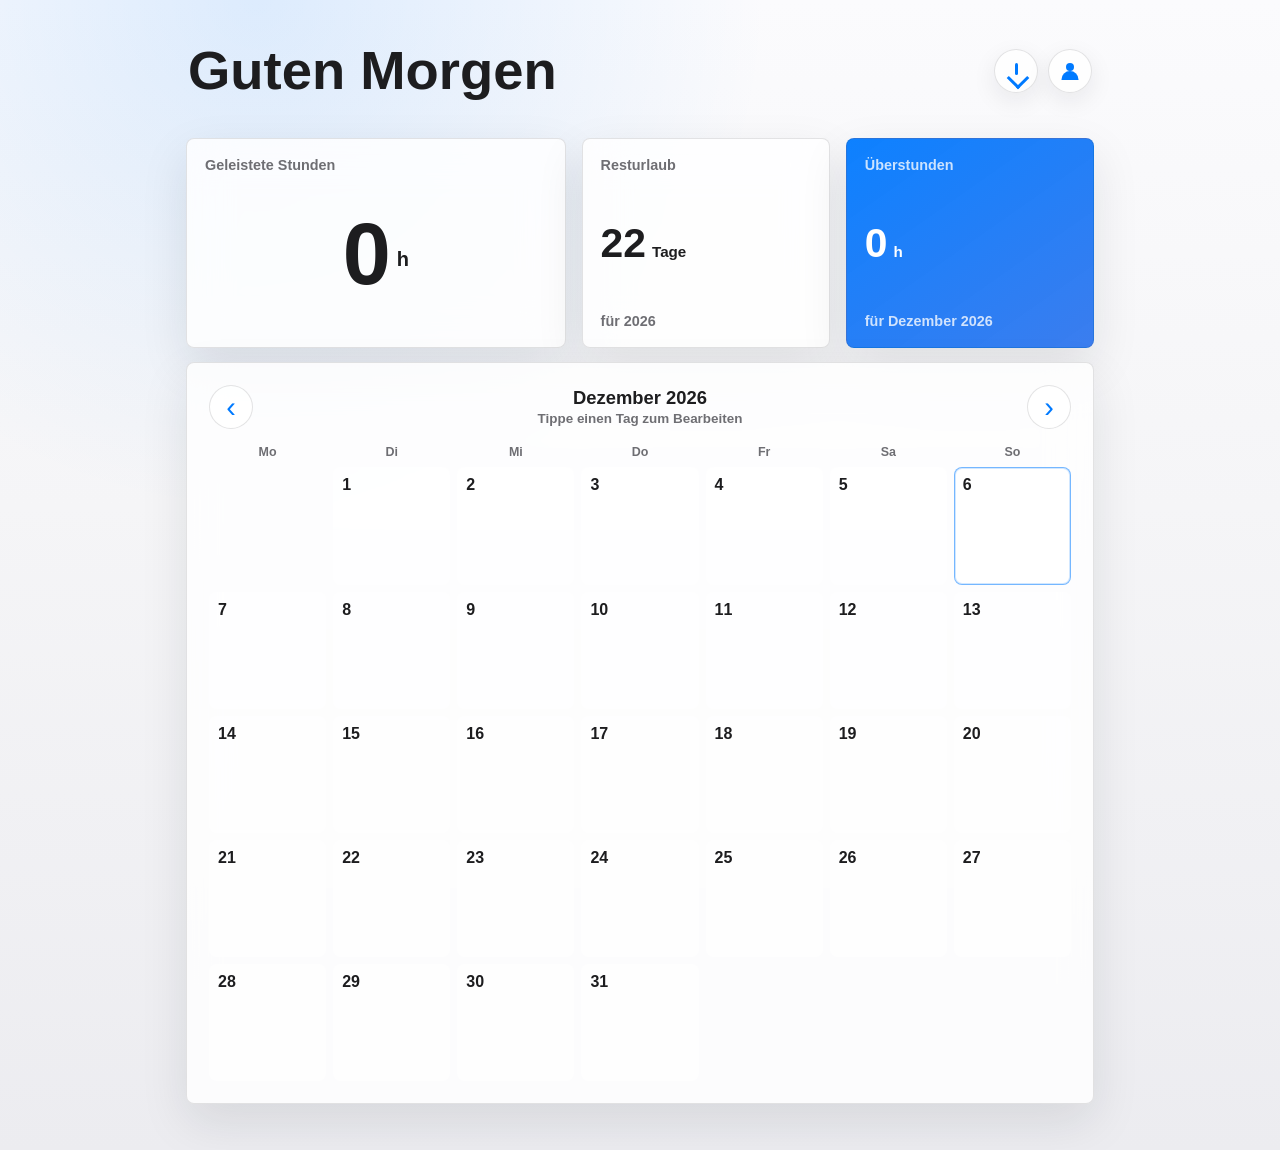
==== index.html @ c247a0f1 "Add files via upload" ====
<!doctype html>
<html lang="de">
  <head>
    <meta charset="utf-8" />
    <meta name="viewport" content="width=device-width, initial-scale=1" />
    <meta name="theme-color" content="#f5f5f7" />
    <title>Arbeitszeiten</title>
    <link rel="stylesheet" href="styles.css?v=24" />
  </head>
  <body>
    <main class="app-shell">
      <section class="topbar" aria-label="Kopfbereich">
        <div>
          <h1 id="greetingTitle">Arbeitszeiten</h1>
        </div>
        <div class="top-actions">
          <a class="icon-button" id="exportButton" href="#" download="arbeitszeiten.xls" aria-label="Arbeitszeiten exportieren">
            <span class="export-glyph" aria-hidden="true"></span>
          </a>
          <a class="icon-button profile-link" href="profile.html" aria-label="Profil öffnen">
            <span class="profile-glyph" aria-hidden="true"></span>
          </a>
        </div>
      </section>
      <p class="export-status" id="exportStatus" aria-live="polite"></p>

      <section class="summary-grid" aria-label="Monatsübersicht">
        <article class="metric-card metric-card-large">
          <div class="metric-card-top">
            <div class="metric-label">Geleistete Stunden</div>
          </div>
          <div class="metric-value worked-value"><span id="workedHours">0</span><span>h</span></div>
        </article>

        <article class="metric-card">
          <div class="metric-label">Resturlaub</div>
          <div class="metric-value compact"><span id="vacationLeft">0</span><span>Tage</span></div>
          <p class="metric-note" id="vacationNote">für 2026</p>
        </article>

        <article class="metric-card accent">
          <div class="metric-label">Überstunden</div>
          <div class="metric-value compact"><span id="overtimeHours">0</span><span>h</span></div>
          <p class="metric-note" id="overtimeNote">für Juni 2026</p>
        </article>
      </section>

      <section class="calendar-panel" aria-label="Arbeitszeiten Kalender">
        <div class="calendar-header">
          <button class="calendar-nav" type="button" id="previousMonthButton" aria-label="Vorheriger Monat">‹</button>
          <div>
            <h2 id="calendarTitle">Kalender</h2>
            <span id="calendarSubtitle">Monatsübersicht</span>
          </div>
          <button class="calendar-nav" type="button" id="nextMonthButton" aria-label="Nächster Monat">›</button>
        </div>
        <div class="weekday-grid" aria-hidden="true">
          <span>Mo</span>
          <span>Di</span>
          <span>Mi</span>
          <span>Do</span>
          <span>Fr</span>
          <span>Sa</span>
          <span>So</span>
        </div>
        <div class="calendar-grid" id="calendarGrid"></div>
      </section>

      <div class="modal-overlay hidden" id="entryModal" role="dialog" aria-modal="true" aria-labelledby="entryModalTitle">
        <section class="entry-modal">
          <div class="modal-header">
            <div>
              <span id="entryModalDate">Datum</span>
              <h2 id="entryModalTitle">Tag bearbeiten</h2>
            </div>
            <button class="modal-close" type="button" id="closeEntryModal" aria-label="Fenster schließen">×</button>
          </div>
          <form class="entry-form" id="calendarEntryForm">
            <label>
              <span>Start</span>
              <input id="entryStartTime" type="time" value="08:00" />
            </label>
            <label>
              <span>Ende</span>
              <input id="entryEndTime" type="time" value="17:00" />
            </label>
            <label>
              <span>Pause</span>
              <input id="entryBreakMinutes" type="number" min="0" max="240" step="5" value="30" inputmode="numeric" />
            </label>
            <label>
              <span>Überstunden</span>
              <input id="entryOvertime" type="number" min="-24" max="24" step="0.25" value="0" inputmode="decimal" />
            </label>
            <label class="switch-row">
              <span>Urlaubstag</span>
              <input id="entryVacation" type="checkbox" />
            </label>
            <button class="primary-button" type="submit">Speichern</button>
            <button class="delete-button" type="button" id="deleteEntryButton">Eintrag löschen</button>
          </form>
        </section>
      </div>

    </main>

    <script src="app.js?v=24"></script>
  </body>
</html>
---- styles.css ----
:root {
  color-scheme: light;
  --bg: #f5f5f7;
  --surface: rgba(255, 255, 255, 0.82);
  --surface-solid: #ffffff;
  --text: #1d1d1f;
  --muted: #6e6e73;
  --line: rgba(60, 60, 67, 0.14);
  --blue: #007aff;
  --green: #30d158;
  --orange: #ff9f0a;
  --shadow: 0 18px 48px rgba(20, 28, 42, 0.1);
}

* {
  box-sizing: border-box;
}

body {
  margin: 0;
  min-height: 100vh;
  background:
    radial-gradient(circle at 20% 0%, rgba(0, 122, 255, 0.12), transparent 32rem),
    linear-gradient(180deg, #fbfbfd 0%, var(--bg) 44%, #ececf0 100%);
  color: var(--text);
  font-family: -apple-system, BlinkMacSystemFont, "SF Pro Display", "Segoe UI", sans-serif;
}

button,
input {
  font: inherit;
}

.app-shell {
  width: min(100%, 960px);
  min-height: 100vh;
  margin: 0 auto;
  padding: 22px 16px 34px;
}

.topbar {
  display: flex;
  align-items: center;
  justify-content: space-between;
  gap: 18px;
  padding: 8px 2px 20px;
}

.top-actions {
  display: flex;
  align-items: center;
  gap: 10px;
}

.export-status {
  min-height: 18px;
  margin: -10px 2px 12px;
  color: var(--muted);
  font-size: 0.82rem;
  font-weight: 650;
  text-align: right;
}

.eyebrow {
  margin: 0 0 4px;
  color: var(--muted);
  font-size: 0.94rem;
  font-weight: 600;
}

h1,
h2,
p {
  margin: 0;
}

h1 {
  font-size: clamp(2rem, 7vw, 3.4rem);
  line-height: 1;
  letter-spacing: 0;
}

h2 {
  font-size: 1.15rem;
  letter-spacing: 0;
}

.icon-button {
  width: 44px;
  height: 44px;
  border: 1px solid var(--line);
  border-radius: 50%;
  background: rgba(255, 255, 255, 0.72);
  color: var(--blue);
  box-shadow: 0 8px 24px rgba(20, 28, 42, 0.08);
  display: grid;
  place-items: center;
  flex: 0 0 auto;
  text-decoration: none;
  cursor: pointer;
}

.export-glyph {
  position: relative;
  width: 19px;
  height: 19px;
  display: block;
}

.export-glyph::before {
  content: "";
  position: absolute;
  left: 8px;
  top: 1px;
  width: 3px;
  height: 12px;
  border-radius: 999px;
  background: currentColor;
}

.export-glyph::after {
  content: "";
  position: absolute;
  left: 3px;
  top: 8px;
  width: 13px;
  height: 13px;
  border-right: 3px solid currentColor;
  border-bottom: 3px solid currentColor;
  transform: rotate(45deg);
}

.profile-glyph {
  position: relative;
  width: 19px;
  height: 19px;
  display: block;
}

.profile-glyph::before,
.profile-glyph::after {
  content: "";
  position: absolute;
  left: 50%;
  transform: translateX(-50%);
  background: currentColor;
}

.profile-glyph::before {
  top: 1px;
  width: 8px;
  height: 8px;
  border-radius: 50%;
}

.profile-glyph::after {
  bottom: 1px;
  width: 17px;
  height: 9px;
  border-radius: 999px 999px 5px 5px;
}

.back-link {
  font-size: 2.05rem;
  line-height: 1;
}

.summary-grid {
  display: grid;
  grid-template-columns: repeat(2, minmax(0, 1fr));
  gap: 12px;
}

.metric-card,
.panel {
  border: 1px solid var(--line);
  border-radius: 8px;
  background: var(--surface);
  box-shadow: var(--shadow);
  backdrop-filter: blur(22px);
  -webkit-backdrop-filter: blur(22px);
}

.metric-card {
  min-height: 142px;
  padding: 18px;
  display: flex;
  flex-direction: column;
  justify-content: space-between;
}

.metric-card-top {
  display: flex;
  align-items: flex-start;
  justify-content: space-between;
  gap: 12px;
}

.metric-card-large {
  grid-column: 1 / -1;
  min-height: 196px;
}

.metric-card.accent {
  background: linear-gradient(145deg, rgba(0, 122, 255, 0.95), rgba(42, 114, 237, 0.92));
  color: #ffffff;
}

.metric-card.accent .metric-label,
.metric-card.accent .metric-note {
  color: rgba(255, 255, 255, 0.78);
}

.metric-label,
.metric-note {
  color: var(--muted);
  font-size: 0.9rem;
  font-weight: 600;
}

.metric-value {
  display: flex;
  align-items: baseline;
  gap: 6px;
  font-size: 4.3rem;
  font-weight: 750;
  line-height: 0.95;
  letter-spacing: 0;
}

.worked-value {
  flex: 1;
  align-items: center;
  justify-content: center;
  padding-top: 6px;
  font-size: 5.4rem;
}

.worked-value span:last-child {
  transform: translateY(0.25em);
}

.metric-value span:last-child {
  font-size: 1.25rem;
  font-weight: 700;
}

.metric-value.compact {
  font-size: 2.55rem;
}

.metric-value.compact span:last-child {
  font-size: 0.95rem;
}

.panel {
  margin-top: 14px;
  padding: 18px;
}

.calendar-panel {
  margin-top: 14px;
  border: 1px solid var(--line);
  border-radius: 8px;
  background: var(--surface);
  box-shadow: var(--shadow);
  padding: 18px;
  backdrop-filter: blur(22px);
  -webkit-backdrop-filter: blur(22px);
}

.calendar-header {
  display: grid;
  grid-template-columns: 44px 1fr 44px;
  align-items: center;
  gap: 10px;
  margin-bottom: 16px;
  text-align: center;
}

.calendar-header span {
  color: var(--muted);
  font-size: 0.84rem;
  font-weight: 650;
}

.calendar-nav,
.modal-close {
  width: 44px;
  height: 44px;
  border: 1px solid var(--line);
  border-radius: 50%;
  background: rgba(255, 255, 255, 0.72);
  color: var(--blue);
  font-size: 1.8rem;
  line-height: 1;
}

.weekday-grid,
.calendar-grid {
  display: grid;
  grid-template-columns: repeat(7, minmax(0, 1fr));
  gap: 7px;
}

.weekday-grid {
  margin-bottom: 8px;
}

.weekday-grid span {
  color: var(--muted);
  font-size: 0.78rem;
  font-weight: 750;
  text-align: center;
}

.calendar-day {
  aspect-ratio: 1;
  min-height: 68px;
  border: 1px solid transparent;
  border-radius: 8px;
  background: rgba(255, 255, 255, 0.56);
  color: var(--text);
  padding: 8px;
  display: flex;
  flex-direction: column;
  align-items: flex-start;
  justify-content: space-between;
  text-align: left;
}

.calendar-day span {
  font-size: 1rem;
  font-weight: 800;
}

.calendar-day small {
  min-height: 16px;
  color: var(--muted);
  font-size: 0.72rem;
  font-weight: 750;
}

.calendar-day.is-empty {
  visibility: hidden;
}

.calendar-day.is-today {
  border-color: rgba(0, 122, 255, 0.54);
  box-shadow: inset 0 0 0 1px rgba(0, 122, 255, 0.18);
}

.calendar-day.has-entry {
  background: rgba(0, 122, 255, 0.1);
}

.calendar-day.is-vacation {
  background: rgba(48, 209, 88, 0.14);
}

.calendar-day.is-vacation small {
  color: #18863a;
}

.modal-overlay {
  position: fixed;
  inset: 0;
  z-index: 20;
  background: rgba(245, 245, 247, 0.66);
  padding: 18px;
  display: grid;
  place-items: center;
  backdrop-filter: blur(24px);
  -webkit-backdrop-filter: blur(24px);
}

.entry-modal {
  width: min(100%, 460px);
  border: 1px solid var(--line);
  border-radius: 8px;
  background: rgba(255, 255, 255, 0.92);
  box-shadow: 0 28px 70px rgba(20, 28, 42, 0.18);
  padding: 18px;
}

.modal-header {
  display: flex;
  align-items: flex-start;
  justify-content: space-between;
  gap: 14px;
  margin-bottom: 14px;
}

.modal-header span {
  color: var(--muted);
  font-size: 0.86rem;
  font-weight: 700;
}

.entry-form {
  display: grid;
  grid-template-columns: repeat(2, minmax(0, 1fr));
  gap: 10px;
}

.entry-form label {
  display: grid;
  gap: 7px;
  color: var(--muted);
  font-size: 0.8rem;
  font-weight: 650;
}

.switch-row {
  grid-column: 1 / -1;
  min-height: 50px;
  border: 1px solid var(--line);
  border-radius: 8px;
  background: rgba(255, 255, 255, 0.7);
  padding: 0 12px;
  display: flex !important;
  align-items: center;
  justify-content: space-between;
}

.switch-row input {
  width: 24px;
  min-height: 24px;
  accent-color: var(--blue);
}

.delete-button {
  grid-column: 1 / -1;
  min-height: 46px;
  border: 1px solid rgba(255, 59, 48, 0.28);
  border-radius: 8px;
  background: rgba(255, 59, 48, 0.08);
  color: #d70015;
  font-weight: 750;
}

.section-heading {
  display: flex;
  align-items: baseline;
  justify-content: space-between;
  gap: 12px;
  margin-bottom: 14px;
}

.section-heading span {
  color: var(--muted);
  font-size: 0.88rem;
  font-weight: 600;
}

.hidden {
  display: none !important;
}

.settings-list label,
.profile-form label {
  display: grid;
  gap: 7px;
  color: var(--muted);
  font-size: 0.8rem;
  font-weight: 650;
}

input {
  width: 100%;
  min-height: 46px;
  border: 1px solid var(--line);
  border-radius: 8px;
  background: rgba(255, 255, 255, 0.92);
  color: var(--text);
  padding: 0 12px;
  outline: none;
}

input:focus {
  border-color: rgba(0, 122, 255, 0.76);
  box-shadow: 0 0 0 4px rgba(0, 122, 255, 0.12);
}

.primary-button {
  grid-column: 1 / -1;
  min-height: 48px;
  border: 0;
  border-radius: 8px;
  background: var(--text);
  color: #ffffff;
  font-weight: 750;
}

.settings-list {
  display: grid;
  grid-template-columns: repeat(3, minmax(0, 1fr));
  gap: 10px;
}

.profile-panel {
  margin-top: 0;
}

.profile-form {
  display: grid;
  gap: 12px;
}

@media (min-width: 760px) {
  .app-shell {
    padding: 36px 26px 46px;
  }

  .summary-grid {
    grid-template-columns: 1.3fr 0.85fr 0.85fr;
    gap: 16px;
  }

  .metric-card-large {
    grid-column: auto;
  }

  .metric-card,
  .metric-card-large {
    min-height: 210px;
  }

  .panel {
    padding: 22px;
  }

  .calendar-panel {
    padding: 22px;
  }
}

@media (max-width: 420px) {
  .app-shell {
    padding-inline: 12px;
  }

  .metric-card {
    padding: 16px;
  }

  .metric-value {
    font-size: 3.6rem;
  }

  .metric-card-top {
    flex-direction: column;
  }

  .settings-list {
    grid-template-columns: 1fr;
  }

  .calendar-panel {
    padding: 14px;
  }

  .weekday-grid,
  .calendar-grid {
    gap: 5px;
  }

  .calendar-day {
    min-height: 52px;
    padding: 6px;
  }

  .calendar-day span {
    font-size: 0.9rem;
  }

  .calendar-day small {
    font-size: 0.64rem;
  }

  .entry-form {
    grid-template-columns: 1fr;
  }
}
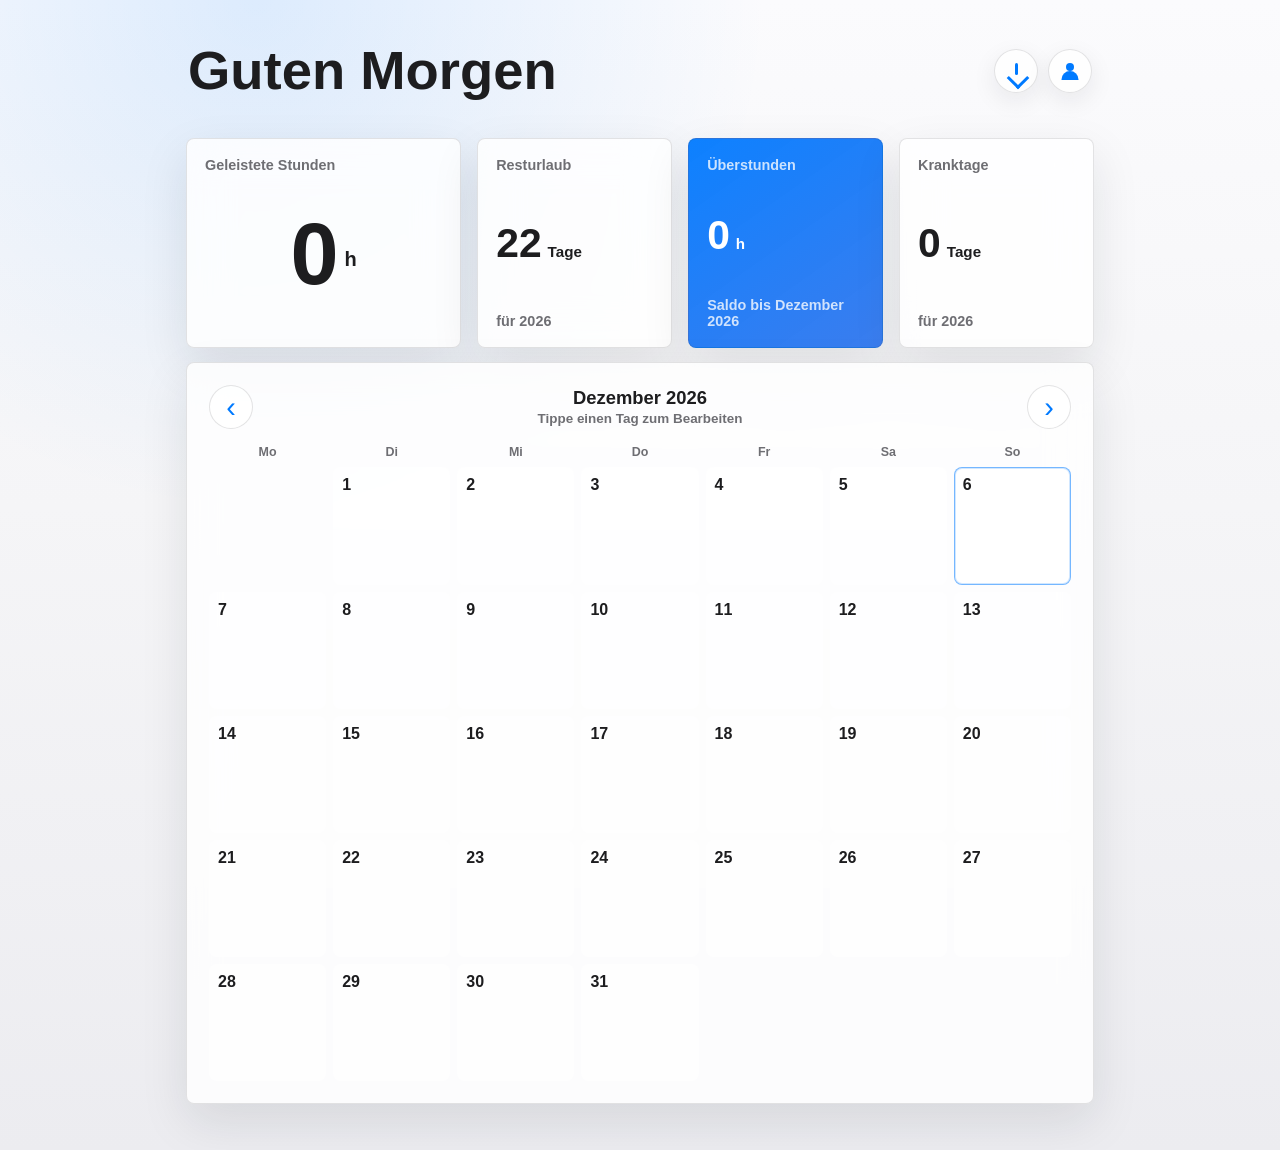
==== commit 9276421c: "Add files via upload" ====
--- a/index.html
+++ b/index.html
@@ -5,7 +5,7 @@
     <meta name="viewport" content="width=device-width, initial-scale=1" />
     <meta name="theme-color" content="#f5f5f7" />
     <title>Arbeitszeiten</title>
-    <link rel="stylesheet" href="styles.css?v=24" />
+    <link rel="stylesheet" href="styles.css?v=27" />
   </head>
   <body>
     <main class="app-shell">
@@ -42,6 +42,12 @@
           <div class="metric-label">Überstunden</div>
           <div class="metric-value compact"><span id="overtimeHours">0</span><span>h</span></div>
           <p class="metric-note" id="overtimeNote">für Juni 2026</p>
+        </article>
+
+        <article class="metric-card">
+          <div class="metric-label">Kranktage</div>
+          <div class="metric-value compact"><span id="sickDays">0</span><span>Tage</span></div>
+          <p class="metric-note" id="sickNote">für 2026</p>
         </article>
       </section>
 
@@ -90,11 +96,23 @@
             </label>
             <label>
               <span>Überstunden</span>
-              <input id="entryOvertime" type="number" min="-24" max="24" step="0.25" value="0" inputmode="decimal" />
+              <input id="entryOvertime" type="number" min="0" max="24" step="0.25" value="0" inputmode="decimal" />
+            </label>
+            <label>
+              <span>Überstunden genutzt</span>
+              <input id="entryOvertimeUsed" type="number" min="0" max="24" step="0.25" value="0" inputmode="decimal" />
             </label>
             <label class="switch-row">
               <span>Urlaubstag</span>
               <input id="entryVacation" type="checkbox" />
+            </label>
+            <label class="switch-row">
+              <span>Kranktag</span>
+              <input id="entrySick" type="checkbox" />
+            </label>
+            <label class="switch-row">
+              <span>Feiertag</span>
+              <input id="entryHoliday" type="checkbox" />
             </label>
             <button class="primary-button" type="submit">Speichern</button>
             <button class="delete-button" type="button" id="deleteEntryButton">Eintrag löschen</button>
@@ -104,6 +122,6 @@
 
     </main>
 
-    <script src="app.js?v=24"></script>
+    <script src="app.js?v=27"></script>
   </body>
 </html>
--- a/styles.css
+++ b/styles.css
@@ -362,6 +362,22 @@
   color: #18863a;
 }
 
+.calendar-day.is-sick {
+  background: rgba(255, 59, 48, 0.12);
+}
+
+.calendar-day.is-sick small {
+  color: #c9342d;
+}
+
+.calendar-day.is-holiday {
+  background: rgba(255, 149, 0, 0.14);
+}
+
+.calendar-day.is-holiday small {
+  color: #a45f00;
+}
+
 .modal-overlay {
   position: fixed;
   inset: 0;
@@ -513,7 +529,7 @@
   }
 
   .summary-grid {
-    grid-template-columns: 1.3fr 0.85fr 0.85fr;
+    grid-template-columns: 1.2fr repeat(3, minmax(0, 0.85fr));
     gap: 16px;
   }
 
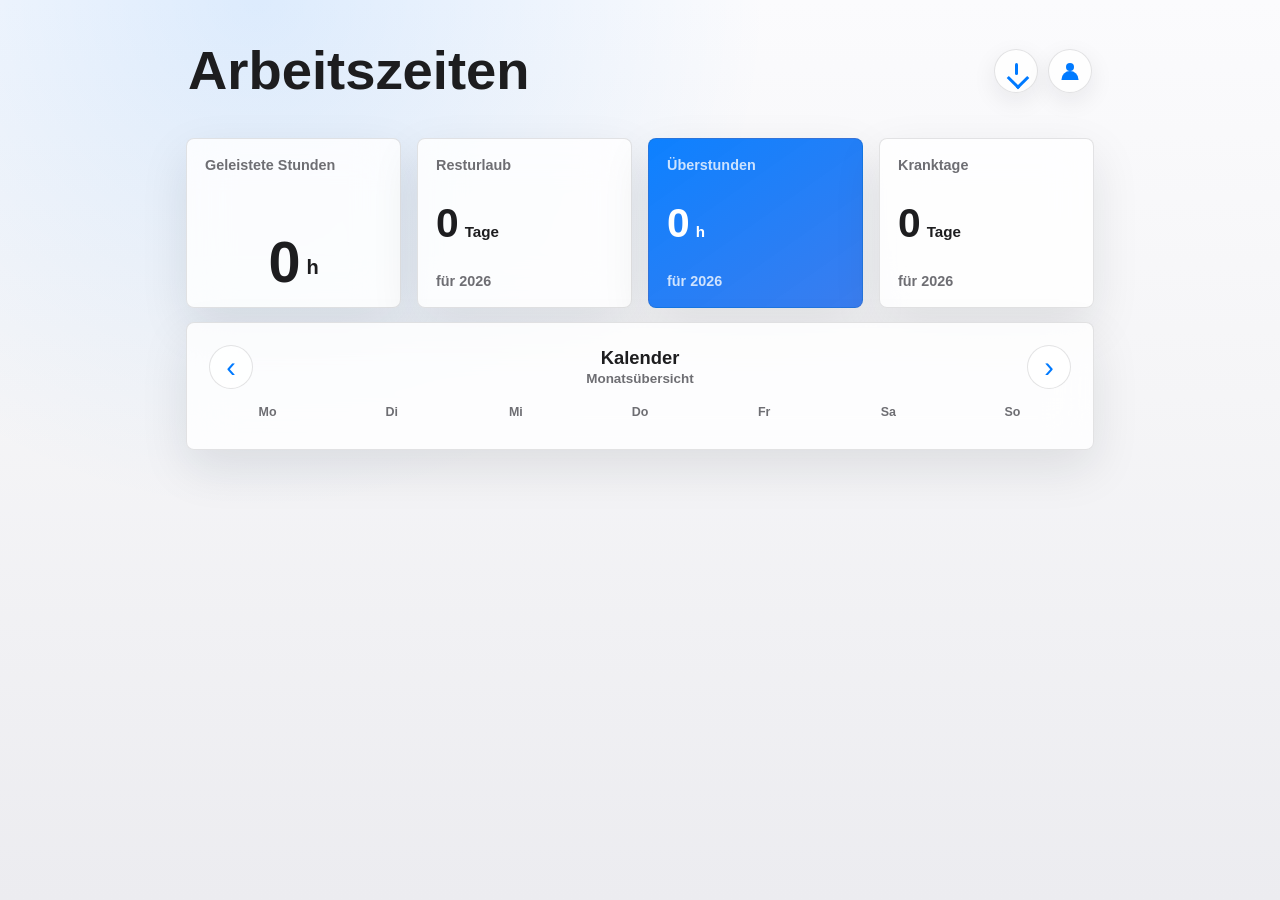
==== commit 1dec420f: "Accept decimal hour inputs" ====
--- a/index.html
+++ b/index.html
@@ -5,7 +5,7 @@
     <meta name="viewport" content="width=device-width, initial-scale=1" />
     <meta name="theme-color" content="#f5f5f7" />
     <title>Arbeitszeiten</title>
-    <link rel="stylesheet" href="styles.css?v=27" />
+    <link rel="stylesheet" href="styles.css?v=30" />
   </head>
   <body>
     <main class="app-shell">
@@ -41,7 +41,7 @@
         <article class="metric-card accent">
           <div class="metric-label">Überstunden</div>
           <div class="metric-value compact"><span id="overtimeHours">0</span><span>h</span></div>
-          <p class="metric-note" id="overtimeNote">für Juni 2026</p>
+          <p class="metric-note" id="overtimeNote">für 2026</p>
         </article>
 
         <article class="metric-card">
@@ -96,11 +96,11 @@
             </label>
             <label>
               <span>Überstunden</span>
-              <input id="entryOvertime" type="number" min="0" max="24" step="0.25" value="0" inputmode="decimal" />
+              <input id="entryOvertime" type="text" value="0" inputmode="decimal" />
             </label>
             <label>
               <span>Überstunden genutzt</span>
-              <input id="entryOvertimeUsed" type="number" min="0" max="24" step="0.25" value="0" inputmode="decimal" />
+              <input id="entryOvertimeUsed" type="text" value="0" inputmode="decimal" />
             </label>
             <label class="switch-row">
               <span>Urlaubstag</span>
@@ -122,6 +122,6 @@
 
     </main>
 
-    <script src="app.js?v=27"></script>
+    <script src="app.js?v=30"></script>
   </body>
 </html>
--- a/styles.css
+++ b/styles.css
@@ -95,7 +95,7 @@
   box-shadow: 0 8px 24px rgba(20, 28, 42, 0.08);
   display: grid;
   place-items: center;
-  flex: 0 0 auto;
+  flex: 0 0 aut; 
   text-decoration: none;
   cursor: pointer;
 }
@@ -182,7 +182,7 @@
 }
 
 .metric-card {
-  min-height: 142px;
+  min-height: 150px;
   padding: 18px;
   display: flex;
   flex-direction: column;
@@ -197,8 +197,8 @@
 }
 
 .metric-card-large {
-  grid-column: 1 / -1;
-  min-height: 196px;
+  grid-column: auto;
+  min-height: 150px;
 }
 
 .metric-card.accent {
@@ -229,11 +229,10 @@
 }
 
 .worked-value {
-  flex: 1;
   align-items: center;
   justify-content: center;
-  padding-top: 6px;
-  font-size: 5.4rem;
+  padding-top: 0;
+  font-size: 3.6rem;
 }
 
 .worked-value span:last-child {
@@ -386,17 +385,22 @@
   padding: 18px;
   display: grid;
   place-items: center;
+  overflow-y: auto;
   backdrop-filter: blur(24px);
-  -webkit-backdrop-filter: blur(24px);
+  -webkit-backdrop-filter: blur(24ppx);
 }
 
 .entry-modal {
   width: min(100%, 460px);
+  max-height: calc(100dvh - 36px);
+  overflow-y: auto;
+  overscroll-behavior: contain;
   border: 1px solid var(--line);
   border-radius: 8px;
   background: rgba(255, 255, 255, 0.92);
   box-shadow: 0 28px 70px rgba(20, 28, 42, 0.18);
   padding: 18px;
+  -webkit-overflow-scrolling: touch;
 }
 
 .modal-header {
@@ -529,17 +533,13 @@
   }
 
   .summary-grid {
-    grid-template-columns: 1.2fr repeat(3, minmax(0, 0.85fr));
+    grid-template-columns: repeat(4, minmax(0, 1fr));
     gap: 16px;
-  }
-
-  .metric-card-large {
-    grid-column: auto;
   }
 
   .metric-card,
   .metric-card-large {
-    min-height: 210px;
+    min-height: 170px;
   }
 
   .panel {
@@ -597,4 +597,14 @@
   .entry-form {
     grid-template-columns: 1fr;
   }
-}
+
+  .modal-overlay {
+    align-items: start;
+    padding: 10px;
+  }
+
+  .entry-modal {
+    max-height: calc(100dvh - 20px);
+    padding: 14px;
+  }
+}
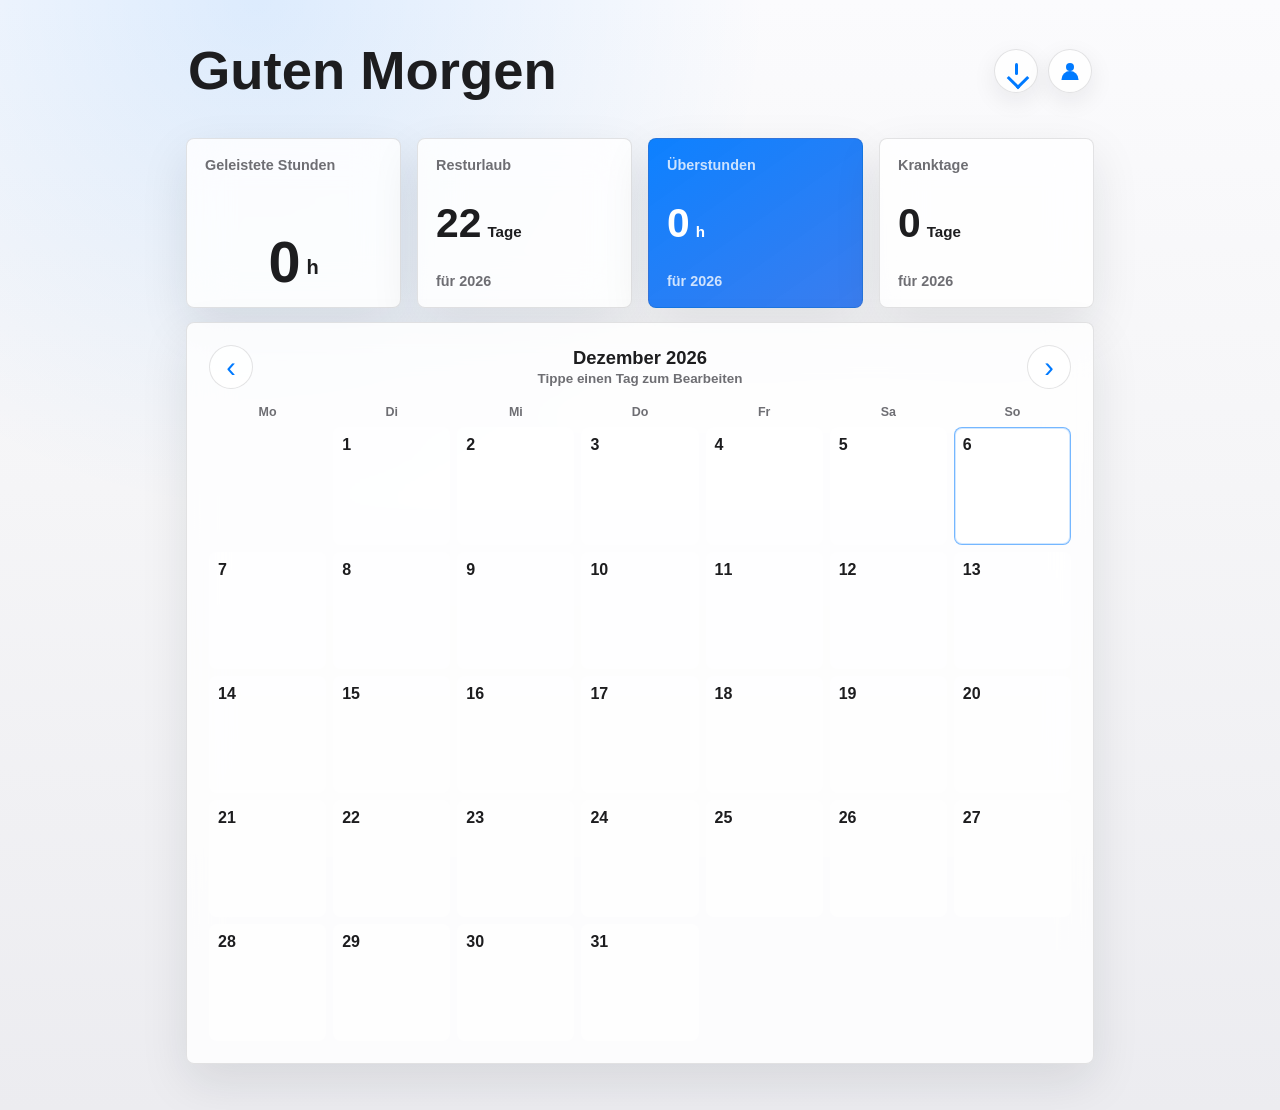
==== commit 8586908b: "Add home screen app icon" ====
--- a/index.html
+++ b/index.html
@@ -5,6 +5,9 @@
     <meta name="viewport" content="width=device-width, initial-scale=1" />
     <meta name="theme-color" content="#f5f5f7" />
     <title>Arbeitszeiten</title>
+    <link rel="manifest" href="manifest.webmanifest" />
+    <link rel="icon" href="icons/icon.svg" type="image/svg+xml" />
+    <link rel="apple-touch-icon" href="icons/icon-192.png" />
     <link rel="stylesheet" href="styles.css?v=30" />
   </head>
   <body>
@@ -122,6 +125,9 @@
 
     </main>
 
+    <script>
+      Date.prototype.getFUllYear = Date.prototype.getFullYear;
+    </script>
     <script src="app.js?v=30"></script>
   </body>
 </html>
